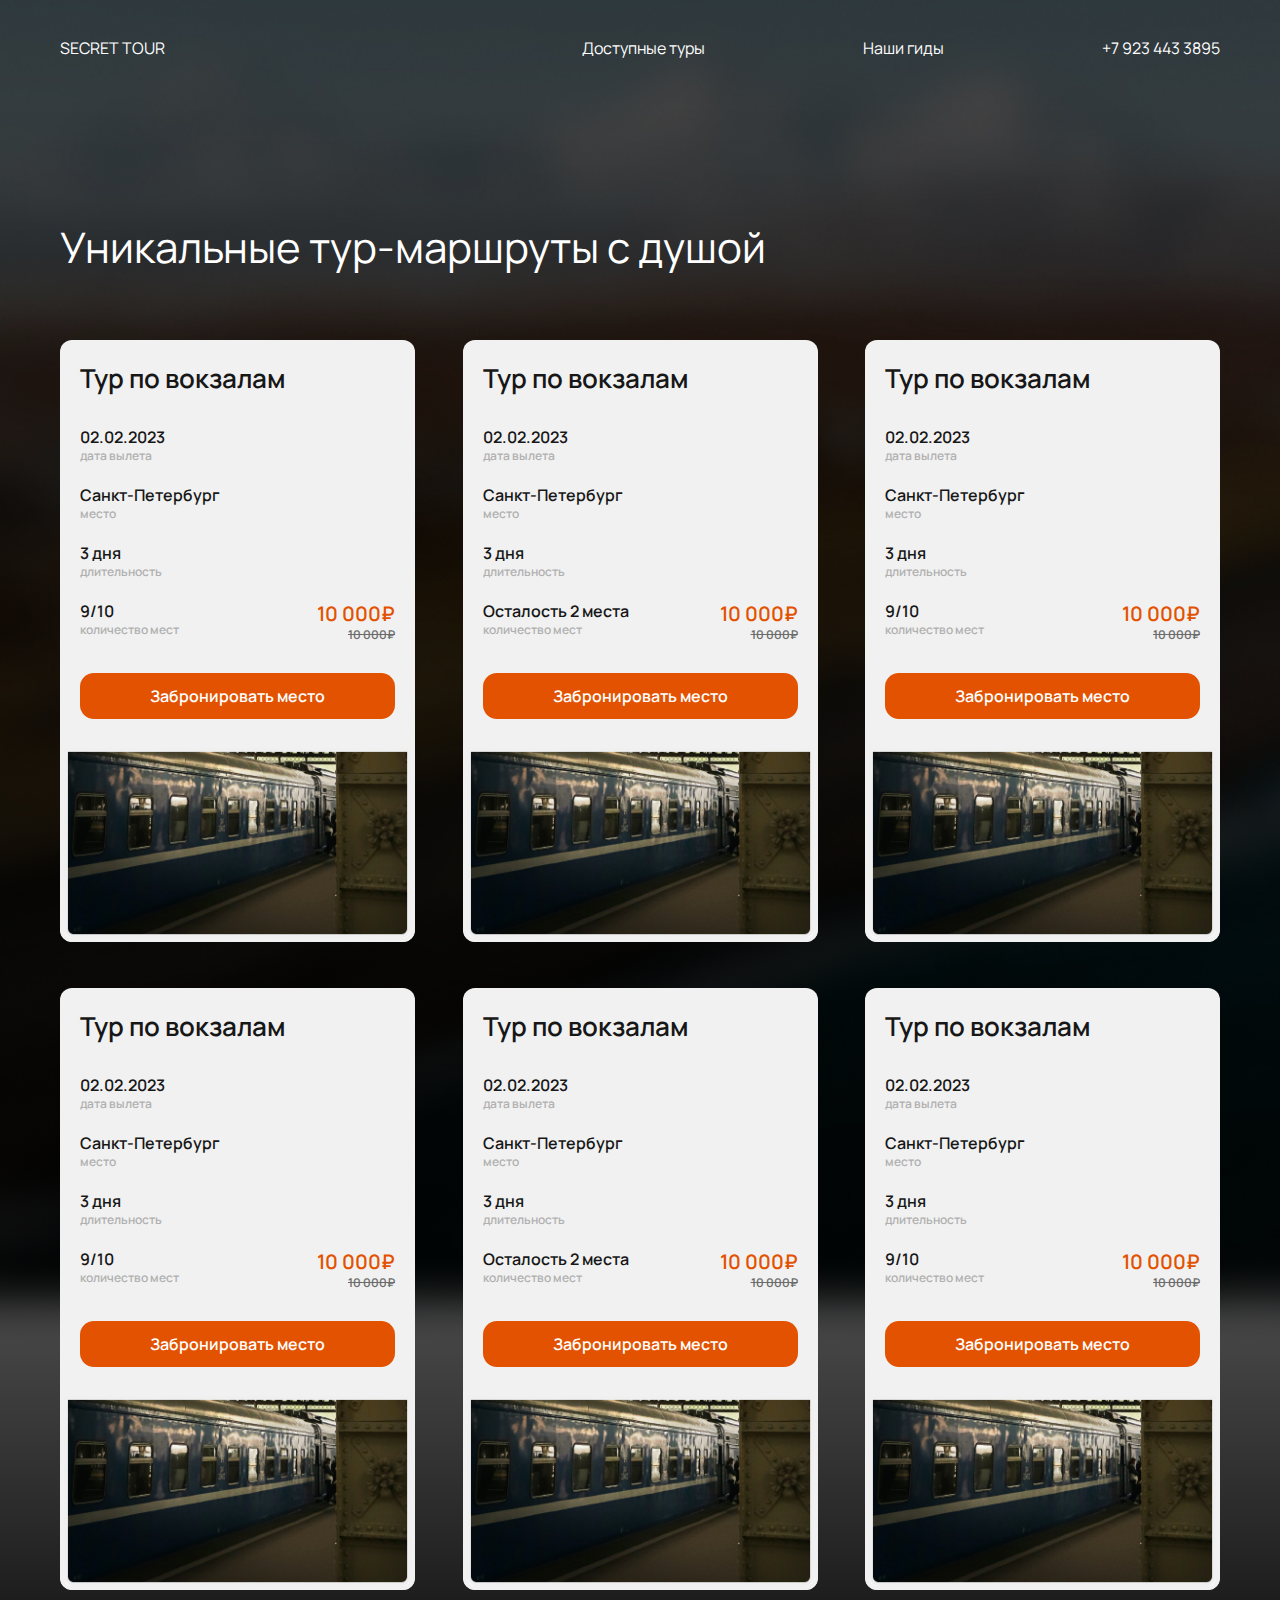
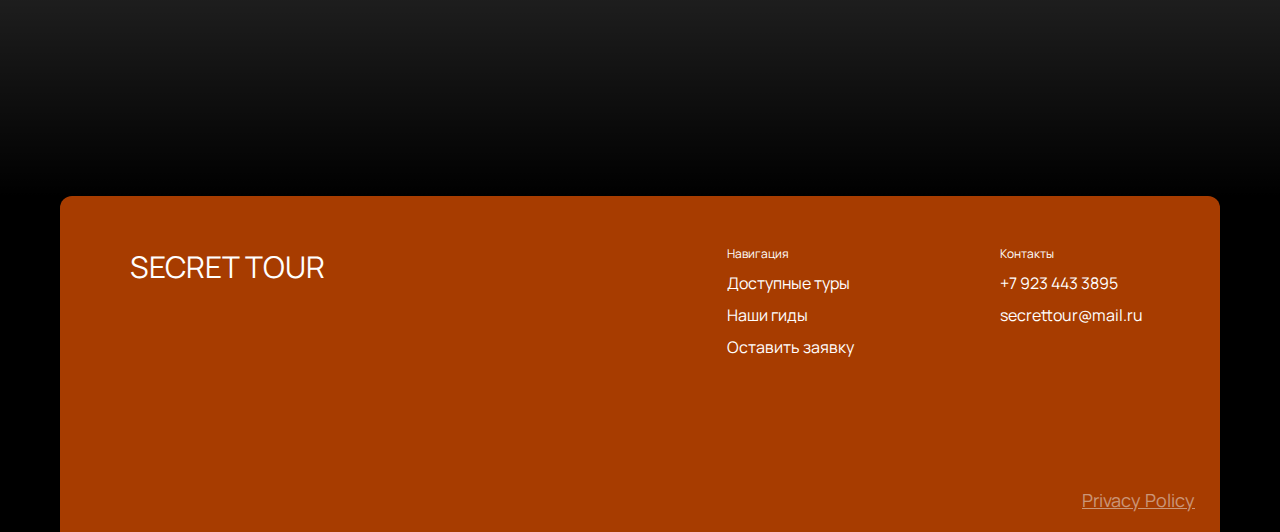
==== index.html @ 9615f441 "first" ====
<!DOCTYPE html>
<html lang="en">
<head>
	<meta charset="UTF-8">
    <meta http-equiv="X-UA-Compatible" content="IE=edge">
	<meta name="viewport" content="width=device-width, initial-scale=1.0">
	<title>Document</title>
    <link rel="stylesheet" href="css/style.css">
</head>
<body>
    <div class="wrapper">
        <header class="header">
            <div class="container">
                <div class="header__inner">
                    <div class="logo">
                        <span class="logo__link"><a href="#" class="logo__link-name">SECRET TOUR</a></span>
                    </div>
                    <nav class="menu">
                        <div class="menu__btn">
                            <div></div>
                            <div></div>
                            <div></div>
                        </div>
                        <ul class="menu__list">
                            <li class="menu__list-item"><a href="#" class="menu__link">Доступные туры</a>
                                <ul class="sub-menu__list">
                                    <li><a href="#" class="sub-menu__link">по цене</a></li>
                                    <li><a href="#" class="sub-menu__link">по дате</a></li>
                                </ul>
                            </li>
                            <li class="menu__list-item"><a href="#" class="menu__link">Наши гиды</a></li>
                            <a class="phone" href="tel:+79234433895">+7 923 443 3895</a>
                        </ul>
                    </nav>
                </div>
            </div>
        </header>
        <main class="main">
            <section class="tours">
                <div class="container">
                    <h1 class="title">Уникальные тур-маршруты с душой</h1>
                    <div class="tours__inner">
                        <div class="tours__items">
                            <div class="tours__item">
                                <div class="tours__content">
                                    <div class="tours__name">Тур по вокзалам</div>
                                    <div class="tours__date">02.02.2023    <span>дата вылета</span></div>
                                    <div class="tours__place">Санкт-Петербург<span>место</span></div>
                                    <div class="tours__duration">3 дня<span>длительность</span></div>
                                    <div class="tours__wrap">
                                        <div class="tours__wrap-counts">9/10<span>количество мест</span></div>
                                        <div class="tours__wrap-price">10 000₽ <span>10 000₽</span></div>
                                    </div>
                                </div>
                                <div class="tours__item-btn">
                                    <a href="#" class="btn">Забронировать место</a>
                                </div>
                                <div class="tours__item-images">
                                    <img src="img/train.jpg" alt="">
                                </div>
                            </div>
                            <div class="tours__item">
                                <div class="tours__content">
                                    <div class="tours__name">Тур по вокзалам</div>
                                    <div class="tours__date">02.02.2023<span>дата вылета</span></div>
                                    <div class="tours__place">Санкт-Петербург <span>место</span></div>
                                    <div class="tours__duration">3 дня<span>длительность</span></div>
                                    <div class="tours__wrap">
                                        <div class="tours__wrap-counts">Осталость 2 места<span>количество мест</span></div>
                                        <div class="tours__wrap-price">10 000₽ <span>10 000₽</span></div>
                                    </div>
                                </div>
                                <div class="tours__item-btn">
                                    <a href="#" class="btn">Забронировать место</a>
                                </div>
                                <div class="tours__item-images">
                                    <img src="img/train.jpg" alt="">
                                </div>
                            </div>
                            <div class="tours__item">
                                <div class="tours__content">
                                    <div class="tours__name">Тур по вокзалам</div>
                                    <div class="tours__date">02.02.2023<span>дата вылета</span></div>
                                    <div class="tours__place">Санкт-Петербург <span>место</span></div>
                                    <div class="tours__duration">3 дня<span>длительность</span></div>
                                    <div class="tours__wrap">
                                        <div class="tours__wrap-counts">9/10 <span>количество мест</span></div>
                                        <div class="tours__wrap-price">10 000₽ <span>10 000₽</span></div>
                                    </div>
                                </div>
                                <div class="tours__item-btn">
                                    <a href="#" class="btn">Забронировать место</a>
                                </div>
                                <div class="tours__item-images">
                                    <img src="img/train.jpg" alt="">
                                </div>
                            </div>
                            <div class="tours__item">
                                <div class="tours__content">
                                    <div class="tours__name">Тур по вокзалам</div>
                                    <div class="tours__date">02.02.2023<span>дата вылета</span></div>
                                    <div class="tours__place">Санкт-Петербург <span>место</span></div>
                                    <div class="tours__duration">3 дня<span>длительность</span></div>
                                    <div class="tours__wrap">
                                        <div class="tours__wrap-counts">9/10 <span>количество мест</span></div>
                                        <div class="tours__wrap-price">10 000₽ <span>10 000₽</span></div>
                                    </div>
                                </div>
                                <div class="tours__item-btn">
                                    <a href="#" class="btn">Забронировать место</a>
                                </div>
                                <div class="tours__item-images">
                                    <img src="img/train.jpg" alt="">
                                </div>
                            </div>
                            <div class="tours__item">
                                <div class="tours__content">
                                    <div class="tours__name">Тур по вокзалам</div>
                                    <div class="tours__date">02.02.2023<span>дата вылета</span></div>
                                    <div class="tours__place">Санкт-Петербург <span>место</span></div>
                                    <div class="tours__duration">3 дня<span>длительность</span></div>
                                    <div class="tours__wrap">
                                        <div class="tours__wrap-counts">Осталость 2 места <span>количество мест</span></div>
                                        <div class="tours__wrap-price">10 000₽ <span>10 000₽</span></div>
                                    </div>
                                </div>
                                <div class="tours__item-btn">
                                    <a href="#" class="btn">Забронировать место</a>
                                </div>
                                <div class="tours__item-images">
                                    <img src="img/train.jpg" alt="">
                                </div>
                            </div>
                            <div class="tours__item">
                                <div class="tours__content">
                                    <div class="tours__name">Тур по вокзалам</div>
                                    <div class="tours__date">02.02.2023<span>дата вылета</span></div>
                                    <div class="tours__place">Санкт-Петербург <span>место</span></div>
                                    <div class="tours__duration">3 дня<span>длительность</span></div>
                                    <div class="tours__wrap">
                                        <div class="tours__wrap-counts">9/10 <span>количество мест</span></div>
                                        <div class="tours__wrap-price">10 000₽ <span>10 000₽</span></div>
                                    </div>
                                </div>
                                <div class="tours__item-btn">
                                    <a href="#" class="btn">Забронировать место</a>
                                </div>
                                <div class="tours__item-images">
                                    <img src="img/train.jpg" alt="">
                                </div>
                            </div>
                        </div>
                    </div>
                </div>
            </section>
        </main>
        <footer class="footer">
            <div class="container">
                <div class="footer__inner">
                    <div class="footer__content">
                        <div class="logo footer__logo">
                            <span class="logo__link"><a href="#" class="logo__link-name">SECRET TOUR</a></span>
                        </div>
                        <div class="footer__content-wrap">
                            <ul class="footer-menu__list">
                                <li class="menu__list-item"><a href="#" class="menu__link">Навигация</a></li>
                                <li class="menu__list-item"><a href="#" class="menu__link">Доступные туры</a></li>
                                <li class="menu__list-item"><a href="#" class="menu__link">Наши гиды</a></li>
                                <li class="menu__list-item"><a href="#" class="menu__link">Оставить заявку</a></li>
                            </ul>                 
                            <ul class="footer-menu__list">
                                <li class="menu__list-item"><a href="#" class="menu__link">Контакты</a></li>
                                <li class="menu__list-item"><a href="#" class="menu__link">+7 923 443 3895</a></li>
                                <li class="menu__list-item"><a class="phone" href="#">secrettour@mail.ru</a></li>
                            </ul>  
                        </div>
                    </div>
                    <div class="footer__politics"><a href="#">Privacy Policy</a></div>
                </div>
            </div>
        </footer>
        <script src="#"></script>
    </div>
</body>
</html>
---- css/style.css ----
/*Кодировка*/
@charset "UTF-8";
/*Шрифты*/
@import url('https://fonts.googleapis.com/css2?family=Manrope:wght@400;600&display=swap');
/*Стили*/
@import url('../css/blocks/normalize.css');
@import url('../css/blocks/header.css');
@import url('../css/blocks/main.css');
@import url('../css/blocks/tour.css');
@import url('../css/blocks/footer.css');


body {
    background: url('../img/back.jpg') no-repeat 50% 50% fixed;
    -webkit-background-size: 200% 200%;
    -moz-background-size: 200% 200%;
    -o-background-size: 200% 200%;
    background-size: 200% 200%;
}

.wrapper {
    min-height: 100%;
    display: -webkit-box;
    display: -ms-flexbox;
    display: flex;
    -webkit-box-orient: vertical;
    -webkit-box-direction: normal;
    -ms-flex-direction: column;
    flex-direction: column;
}

.container {
    max-width: 1160px;
    margin: 0 auto;
}
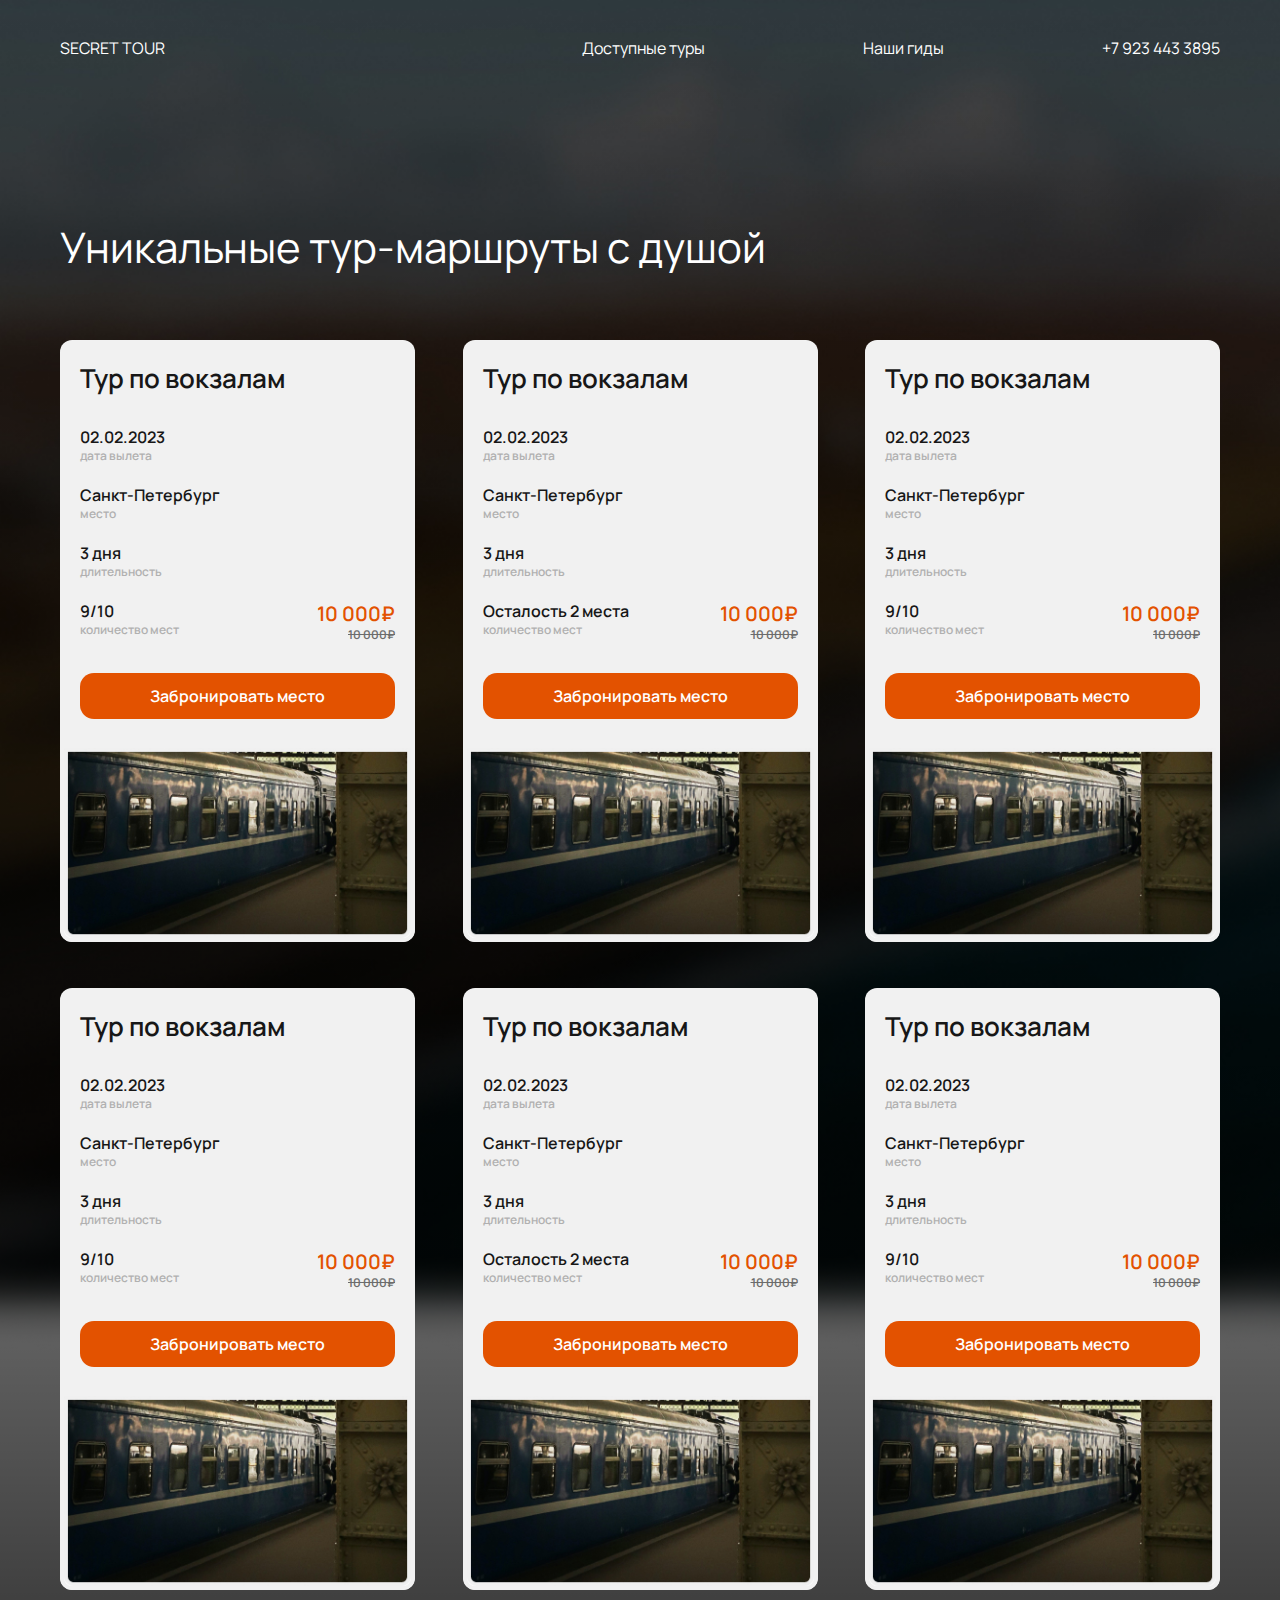
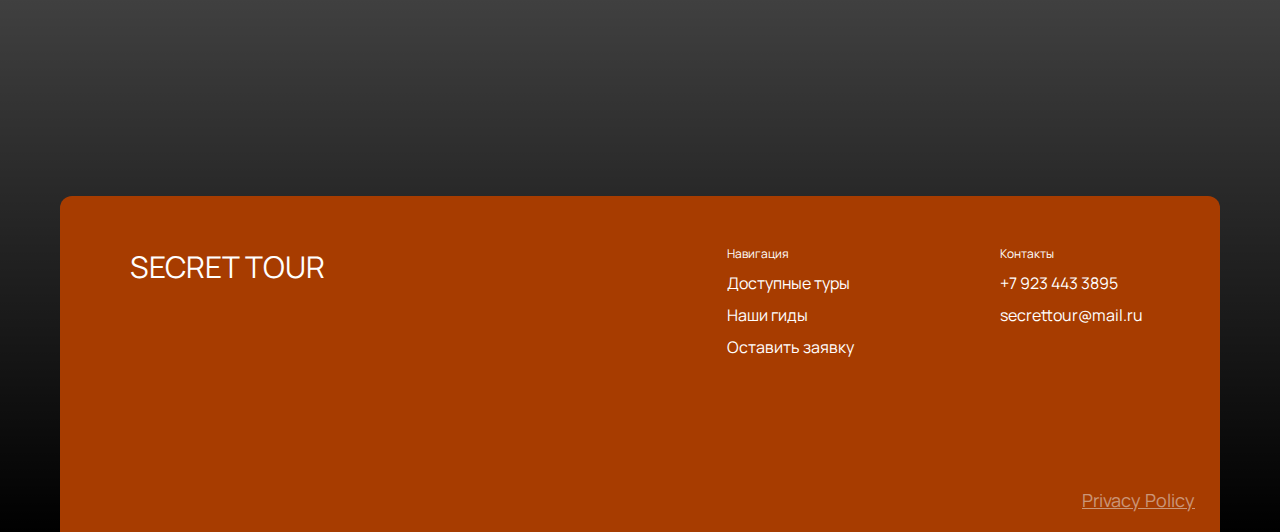
==== commit f09a0fd3: "second" ====
--- a/index.html
+++ b/index.html
@@ -38,7 +38,7 @@
         <main class="main">
             <section class="tours">
                 <div class="container">
-                    <h1 class="title">Уникальные тур-маршруты с душой</h1>
+                    <h1 class="main-title">Уникальные тур-маршруты с душой</h1>
                     <div class="tours__inner">
                         <div class="tours__items">
                             <div class="tours__item">
--- a/css/style.css
+++ b/css/style.css
@@ -5,8 +5,10 @@
 /*Стили*/
 @import url('../css/blocks/normalize.css');
 @import url('../css/blocks/header.css');
-@import url('../css/blocks/main.css');
+@import url('../css/blocks/tours.css');
 @import url('../css/blocks/tour.css');
+@import url('../css/blocks/guide.css');
+@import url('../css/blocks/reservation.css');
 @import url('../css/blocks/footer.css');
 
 
@@ -27,9 +29,39 @@
     -webkit-box-direction: normal;
     -ms-flex-direction: column;
     flex-direction: column;
+    background: linear-gradient(rgba(0, 0, 0, 0), rgba(0, 0, 0, 1));
+}
+
+.main {
+    -webkit-box-flex: 1;
+    -ms-flex: 1 0 auto;
+    flex: 1 0 auto;
+    margin: 0 auto;
 }
 
 .container {
     max-width: 1160px;
     margin: 0 auto;
+}
+
+.title {
+    font-family: 'Manrope', sans-serif;
+    font-size: 36px;
+    line-height: 49px;
+    font-weight: 600;
+    color: #171717;
+}
+
+.text {
+    font-family: 'Manrope', sans-serif;
+    font-weight: 400;
+    font-size: 16px;
+    line-height: 19px;
+    color: #171717;
+}
+
+.btn {
+    font-family: 'Manrope', sans-serif;
+    font-weight: 600;
+    color: #fff;
 }